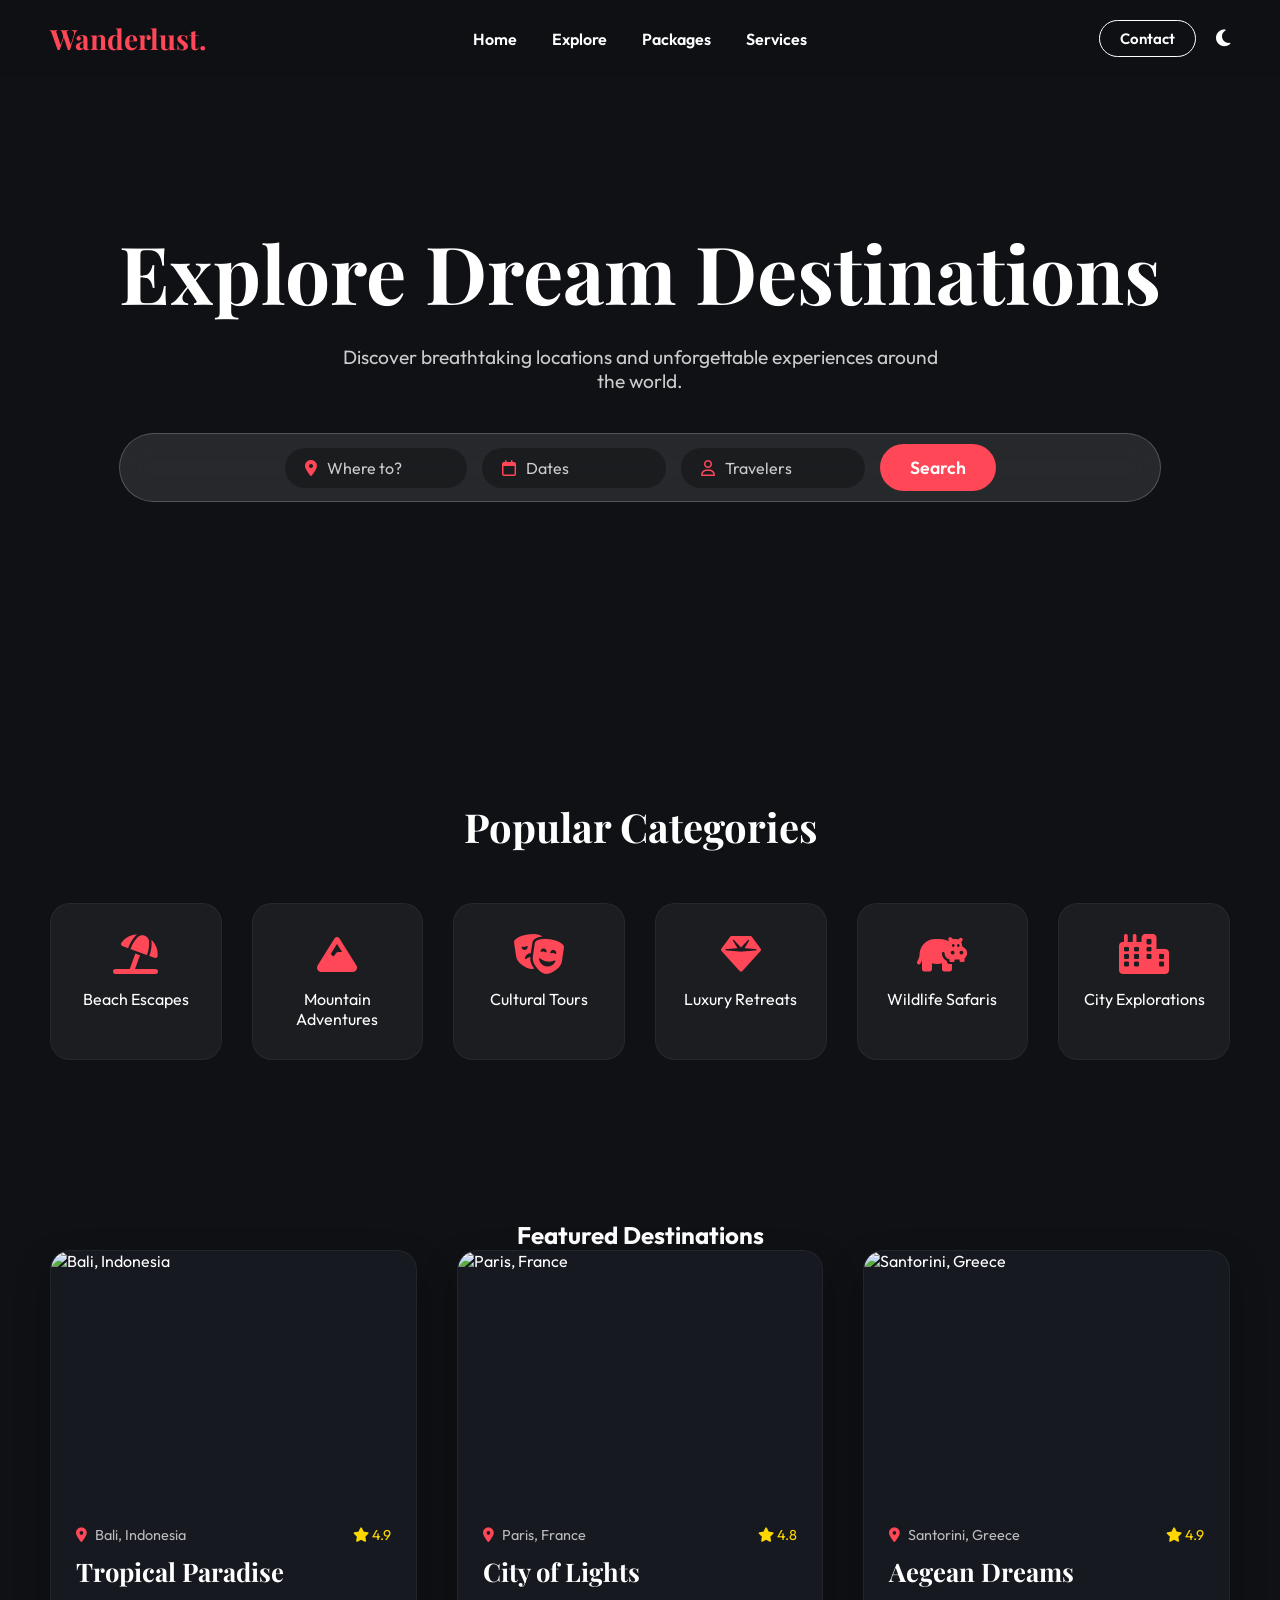
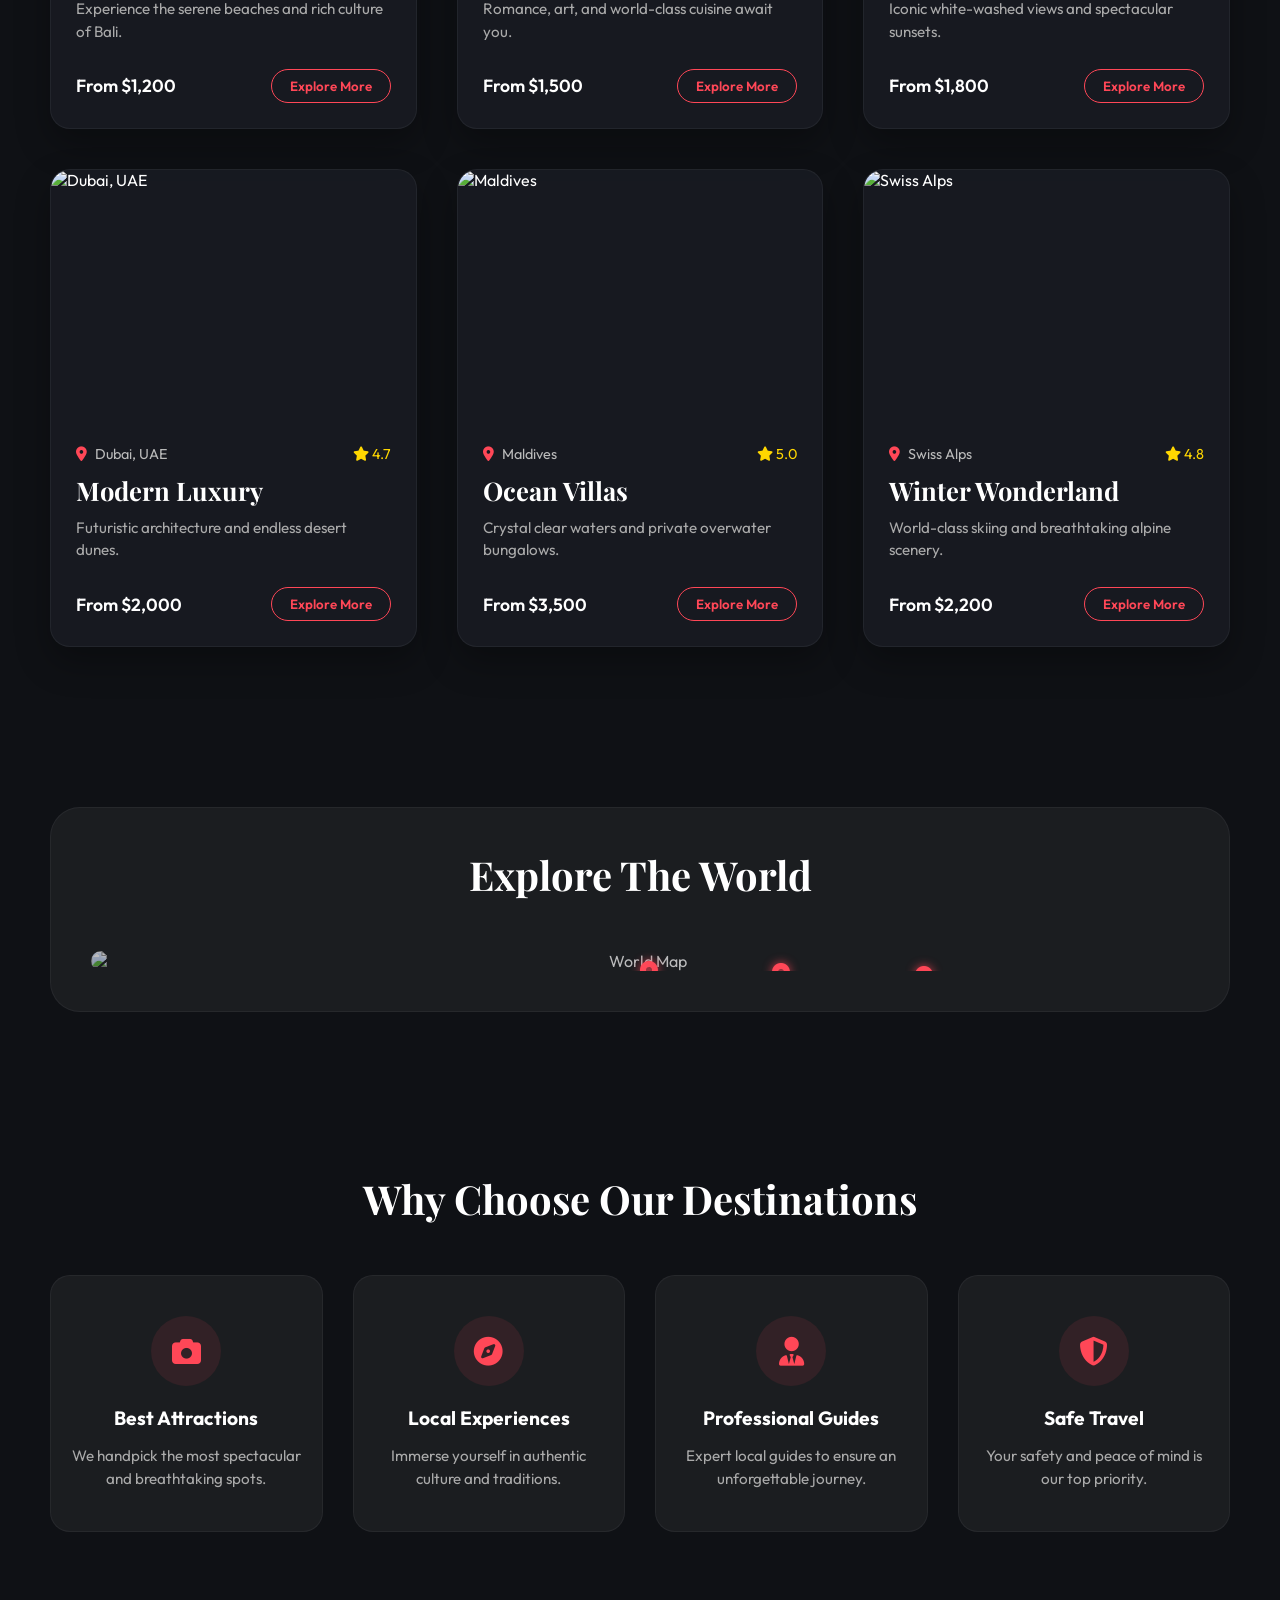
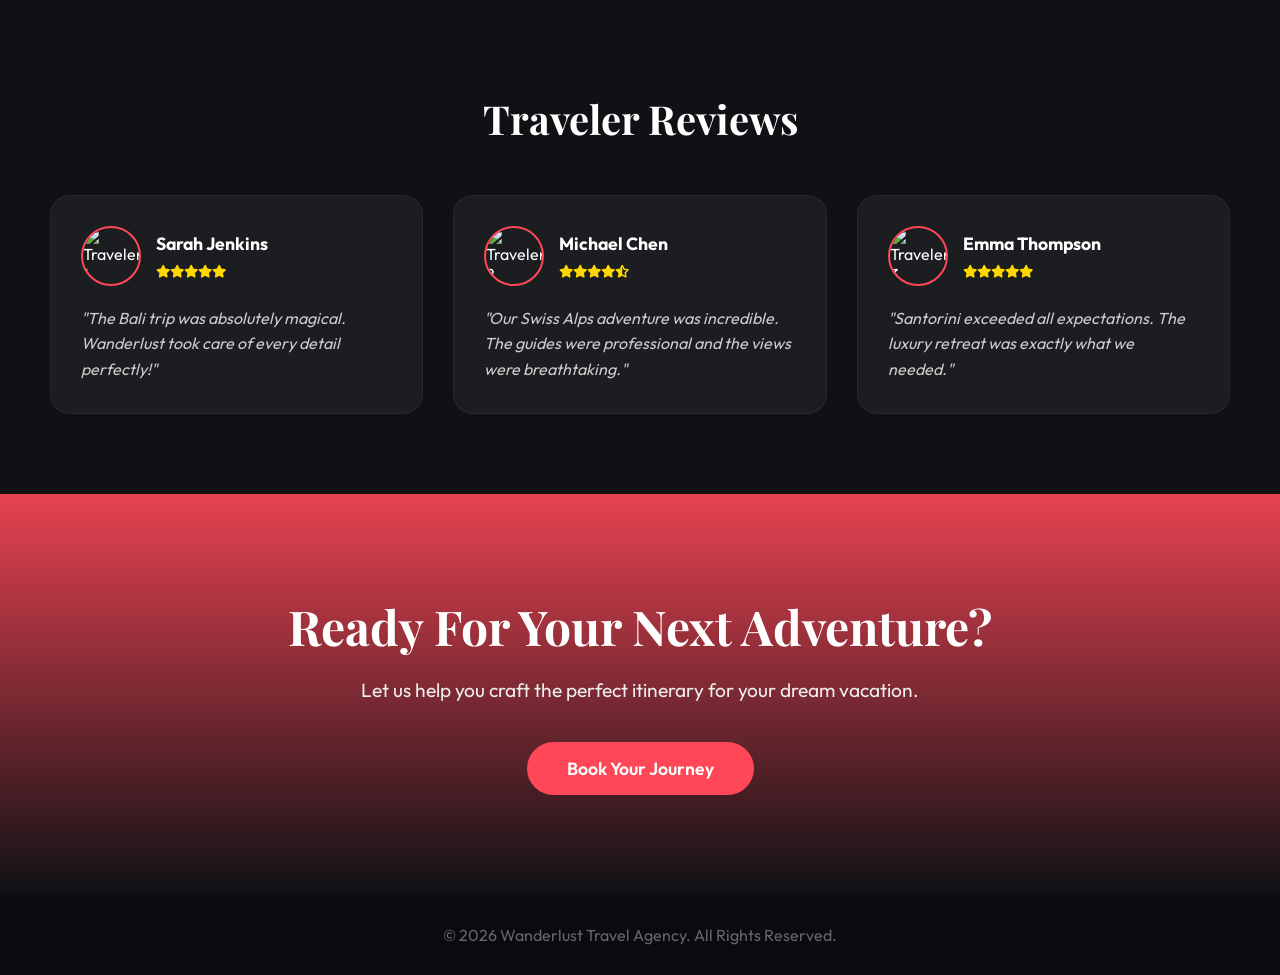
==== destinations.html @ e71af548 "first commit" ====
<!DOCTYPE html>
<html lang="en">
<head>
    <meta charset="UTF-8">
    <meta name="viewport" content="width=device-width, initial-scale=1.0">
    <title>Wanderlust - Destinations</title>
    <meta name="description" content="Explore dream destinations with Wanderlust travel agency.">
    <link rel="stylesheet" href="style.css">
    <link href="https://fonts.googleapis.com/css2?family=Outfit:wght@300;400;600;800&family=Playfair+Display:wght@700&display=swap" rel="stylesheet">
    <link rel="stylesheet" href="https://cdnjs.cloudflare.com/ajax/libs/font-awesome/6.4.0/css/all.min.css">
</head>
<body>
    <nav id="navbar">
        <div class="logo">Wanderlust.</div>
        <ul class="nav-links">
            <li><a href="index.html">Home</a></li>
            <li><a href="destinations.html" class="active">Explore</a></li>
            <li><a href="packages.html">Packages</a></li>
            <li><a href="index.html#services">Services</a></li>
        </ul>
        <div class="nav-right">
            <a href="contact.html" class="nav-contact-btn">Contact</a>
            <button id="theme-toggle" class="theme-toggle" aria-label="Toggle Dark/Light Mode">
                <i class="fa-solid fa-moon"></i>
            </button>
            <div class="burger">
                <div class="line1"></div>
                <div class="line2"></div>
                <div class="line3"></div>
            </div>
        </div>
    </nav>

    <!-- 1. Hero Section -->
    <header class="dest-hero">
        <div class="hero-content">
            <h1>Explore Dream Destinations</h1>
            <p>Discover breathtaking locations and unforgettable experiences around the world.</p>
            
            <div class="search-bar">
                <div class="search-input">
                    <i class="fa-solid fa-location-dot"></i>
                    <input type="text" placeholder="Where to?">
                </div>
                <div class="search-input">
                    <i class="fa-regular fa-calendar"></i>
                    <input type="text" placeholder="Dates">
                </div>
                <div class="search-input">
                    <i class="fa-regular fa-user"></i>
                    <input type="text" placeholder="Travelers">
                </div>
                <button class="cta-btn search-btn">Search</button>
            </div>
        </div>
    </header>

    <!-- 3. Popular Categories -->
    <section class="categories-section">
        <h2>Popular Categories</h2>
        <div class="category-grid">
            <div class="category-card"><i class="fa-solid fa-umbrella-beach"></i><p>Beach Escapes</p></div>
            <div class="category-card"><i class="fa-solid fa-mountain"></i><p>Mountain Adventures</p></div>
            <div class="category-card"><i class="fa-solid fa-masks-theater"></i><p>Cultural Tours</p></div>
            <div class="category-card"><i class="fa-solid fa-gem"></i><p>Luxury Retreats</p></div>
            <div class="category-card"><i class="fa-solid fa-hippo"></i><p>Wildlife Safaris</p></div>
            <div class="category-card"><i class="fa-solid fa-city"></i><p>City Explorations</p></div>
        </div>
    </section>

    <!-- 2. Featured Destinations Section -->
    <section class="featured-destinations">
        <h2>Featured Destinations</h2>
        <div class="featured-grid">
            <!-- Bali -->
            <div class="featured-card">
                <img src="https://images.unsplash.com/photo-1537996194471-e657df975ab4?ixlib=rb-4.0.3&auto=format&fit=crop&w=800&q=80" alt="Bali, Indonesia">
                <div class="featured-info">
                    <div class="loc-rating">
                        <span class="location"><i class="fa-solid fa-location-dot"></i> Bali, Indonesia</span>
                        <span class="rating"><i class="fa-solid fa-star"></i> 4.9</span>
                    </div>
                    <h3>Tropical Paradise</h3>
                    <p>Experience the serene beaches and rich culture of Bali.</p>
                    <div class="price-action">
                        <span class="price">From $1,200</span>
                        <button class="explore-btn">Explore More</button>
                    </div>
                </div>
            </div>
            <!-- Paris -->
            <div class="featured-card">
                <img src="https://images.unsplash.com/photo-1499856871958-5b9627545d1a?ixlib=rb-4.0.3&auto=format&fit=crop&w=800&q=80" alt="Paris, France">
                <div class="featured-info">
                    <div class="loc-rating">
                        <span class="location"><i class="fa-solid fa-location-dot"></i> Paris, France</span>
                        <span class="rating"><i class="fa-solid fa-star"></i> 4.8</span>
                    </div>
                    <h3>City of Lights</h3>
                    <p>Romance, art, and world-class cuisine await you.</p>
                    <div class="price-action">
                        <span class="price">From $1,500</span>
                        <button class="explore-btn">Explore More</button>
                    </div>
                </div>
            </div>
            <!-- Santorini -->
            <div class="featured-card">
                <img src="https://images.unsplash.com/photo-1613395877344-13d4a8e0d49e?ixlib=rb-4.0.3&auto=format&fit=crop&w=800&q=80" alt="Santorini, Greece">
                <div class="featured-info">
                    <div class="loc-rating">
                        <span class="location"><i class="fa-solid fa-location-dot"></i> Santorini, Greece</span>
                        <span class="rating"><i class="fa-solid fa-star"></i> 4.9</span>
                    </div>
                    <h3>Aegean Dreams</h3>
                    <p>Iconic white-washed views and spectacular sunsets.</p>
                    <div class="price-action">
                        <span class="price">From $1,800</span>
                        <button class="explore-btn">Explore More</button>
                    </div>
                </div>
            </div>
            <!-- Dubai -->
            <div class="featured-card">
                <img src="https://images.unsplash.com/photo-1512453979798-5ea266f8880c?ixlib=rb-4.0.3&auto=format&fit=crop&w=800&q=80" alt="Dubai, UAE">
                <div class="featured-info">
                    <div class="loc-rating">
                        <span class="location"><i class="fa-solid fa-location-dot"></i> Dubai, UAE</span>
                        <span class="rating"><i class="fa-solid fa-star"></i> 4.7</span>
                    </div>
                    <h3>Modern Luxury</h3>
                    <p>Futuristic architecture and endless desert dunes.</p>
                    <div class="price-action">
                        <span class="price">From $2,000</span>
                        <button class="explore-btn">Explore More</button>
                    </div>
                </div>
            </div>
            <!-- Maldives -->
            <div class="featured-card">
                <img src="https://images.unsplash.com/photo-1514282401047-d79a71a590e8?ixlib=rb-4.0.3&auto=format&fit=crop&w=800&q=80" alt="Maldives">
                <div class="featured-info">
                    <div class="loc-rating">
                        <span class="location"><i class="fa-solid fa-location-dot"></i> Maldives</span>
                        <span class="rating"><i class="fa-solid fa-star"></i> 5.0</span>
                    </div>
                    <h3>Ocean Villas</h3>
                    <p>Crystal clear waters and private overwater bungalows.</p>
                    <div class="price-action">
                        <span class="price">From $3,500</span>
                        <button class="explore-btn">Explore More</button>
                    </div>
                </div>
            </div>
            <!-- Swiss Alps -->
            <div class="featured-card">
                <img src="https://images.unsplash.com/photo-1531366936337-7c912a4589a7?ixlib=rb-4.0.3&auto=format&fit=crop&w=800&q=80" alt="Swiss Alps">
                <div class="featured-info">
                    <div class="loc-rating">
                        <span class="location"><i class="fa-solid fa-location-dot"></i> Swiss Alps</span>
                        <span class="rating"><i class="fa-solid fa-star"></i> 4.8</span>
                    </div>
                    <h3>Winter Wonderland</h3>
                    <p>World-class skiing and breathtaking alpine scenery.</p>
                    <div class="price-action">
                        <span class="price">From $2,200</span>
                        <button class="explore-btn">Explore More</button>
                    </div>
                </div>
            </div>
        </div>
    </section>

    <!-- 4. Interactive Map Section -->
    <section class="map-section">
        <div class="map-container">
            <h2>Explore The World</h2>
            <div class="map-graphic">
                <img src="https://images.unsplash.com/photo-1524661135-423995f22d0b?ixlib=rb-4.0.3&auto=format&fit=crop&w=1200&q=80" alt="World Map" class="world-map-img">
                <div class="map-marker m-bali"><i class="fa-solid fa-location-dot"></i></div>
                <div class="map-marker m-paris"><i class="fa-solid fa-location-dot"></i></div>
                <div class="map-marker m-dubai"><i class="fa-solid fa-location-dot"></i></div>
            </div>
        </div>
    </section>

    <!-- 5. Why Choose These Destinations -->
    <section class="features-section">
        <h2>Why Choose Our Destinations</h2>
        <div class="features-grid">
            <div class="feature-card">
                <div class="feature-icon"><i class="fa-solid fa-camera"></i></div>
                <h3>Best Attractions</h3>
                <p>We handpick the most spectacular and breathtaking spots.</p>
            </div>
            <div class="feature-card">
                <div class="feature-icon"><i class="fa-solid fa-compass"></i></div>
                <h3>Local Experiences</h3>
                <p>Immerse yourself in authentic culture and traditions.</p>
            </div>
            <div class="feature-card">
                <div class="feature-icon"><i class="fa-solid fa-user-tie"></i></div>
                <h3>Professional Guides</h3>
                <p>Expert local guides to ensure an unforgettable journey.</p>
            </div>
            <div class="feature-card">
                <div class="feature-icon"><i class="fa-solid fa-shield-halved"></i></div>
                <h3>Safe Travel</h3>
                <p>Your safety and peace of mind is our top priority.</p>
            </div>
        </div>
    </section>

    <!-- 6. Traveler Reviews -->
    <section class="reviews-section">
        <h2>Traveler Reviews</h2>
        <div class="reviews-grid">
            <div class="review-card">
                <div class="review-header">
                    <img src="https://images.unsplash.com/photo-1438761681033-6461ffad8d80?ixlib=rb-4.0.3&auto=format&fit=crop&w=200&q=80" alt="Traveler 1">
                    <div>
                        <h4>Sarah Jenkins</h4>
                        <span class="stars"><i class="fa-solid fa-star"></i><i class="fa-solid fa-star"></i><i class="fa-solid fa-star"></i><i class="fa-solid fa-star"></i><i class="fa-solid fa-star"></i></span>
                    </div>
                </div>
                <p>"The Bali trip was absolutely magical. Wanderlust took care of every detail perfectly!"</p>
            </div>
            <div class="review-card">
                <div class="review-header">
                    <img src="https://images.unsplash.com/photo-1500648767791-00dcc994a43e?ixlib=rb-4.0.3&auto=format&fit=crop&w=200&q=80" alt="Traveler 2">
                    <div>
                        <h4>Michael Chen</h4>
                        <span class="stars"><i class="fa-solid fa-star"></i><i class="fa-solid fa-star"></i><i class="fa-solid fa-star"></i><i class="fa-solid fa-star"></i><i class="fa-solid fa-star-half-stroke"></i></span>
                    </div>
                </div>
                <p>"Our Swiss Alps adventure was incredible. The guides were professional and the views were breathtaking."</p>
            </div>
            <div class="review-card">
                <div class="review-header">
                    <img src="https://images.unsplash.com/photo-1494790108377-be9c29b29330?ixlib=rb-4.0.3&auto=format&fit=crop&w=200&q=80" alt="Traveler 3">
                    <div>
                        <h4>Emma Thompson</h4>
                        <span class="stars"><i class="fa-solid fa-star"></i><i class="fa-solid fa-star"></i><i class="fa-solid fa-star"></i><i class="fa-solid fa-star"></i><i class="fa-solid fa-star"></i></span>
                    </div>
                </div>
                <p>"Santorini exceeded all expectations. The luxury retreat was exactly what we needed."</p>
            </div>
        </div>
    </section>

    <!-- 7. Call To Action Section -->
    <section class="cta-section">
        <div class="cta-content">
            <h2>Ready For Your Next Adventure?</h2>
            <p>Let us help you craft the perfect itinerary for your dream vacation.</p>
            <button class="cta-btn">Book Your Journey</button>
        </div>
    </section>

    <footer>
        <p>&copy; 2026 Wanderlust Travel Agency. All Rights Reserved.</p>
    </footer>

    <script src="script.js"></script>
</body>
</html>
---- style.css ----
:root {
    --primary-color: #ff4757;
    --text-color: #ffffff;
    --bg-color: #0f1115;
    --nav-bg: rgba(15, 17, 21, 0.8);
    --card-bg: rgba(255, 255, 255, 0.05);
}

* {
    margin: 0;
    padding: 0;
    box-sizing: border-box;
}

body {
    font-family: 'Outfit', sans-serif;
    background-color: var(--bg-color);
    color: var(--text-color);
    overflow-x: hidden;
}

/* Navbar */
nav {
    position: fixed;
    top: 0;
    width: 100%;
    display: flex;
    justify-content: space-between;
    align-items: center;
    padding: 20px 50px;
    background: var(--nav-bg);
    backdrop-filter: blur(10px);
    z-index: 1000;
    transition: all 0.3s ease;
}

nav.scrolled {
    padding: 10px 50px;
    box-shadow: 0 5px 20px rgba(0,0,0,0.5);
}

.logo {
    font-family: 'Playfair Display', serif;
    font-size: 28px;
    font-weight: 700;
    color: var(--primary-color);
    cursor: pointer;
}

.nav-links {
    display: flex;
    list-style: none;
    gap: 35px;
}

.nav-links li {
    margin: 0;
}

.nav-links a {
    color: var(--text-color);
    text-decoration: none;
    font-size: 16px;
    font-weight: 600;
    transition: color 0.3s ease;
    position: relative;
}

.nav-links a::after {
    content: '';
    position: absolute;
    bottom: -5px;
    left: 0;
    width: 0%;
    height: 2px;
    background: var(--primary-color);
    transition: width 0.3s ease;
}

.nav-links a:hover {
    color: var(--primary-color);
}

.nav-links a:hover::after {
    width: 100%;
}

.burger {
    display: none;
    cursor: pointer;
}

.burger div {
    width: 25px;
    height: 3px;
    background-color: var(--text-color);
    margin: 5px;
    transition: all 0.3s ease;
}

/* Hero Section */
.hero {
    height: 100vh;
    background: linear-gradient(rgba(15, 17, 21, 0.4), rgba(15, 17, 21, 1)), url('https://images.unsplash.com/photo-1469854523086-cc02fe5d8800?ixlib=rb-4.0.3&auto=format&fit=crop&w=1920&q=80') center/cover no-repeat;
    display: flex;
    justify-content: center;
    align-items: center;
    text-align: center;
    padding: 0 20px;
}

.hero-content h1 {
    font-family: 'Playfair Display', serif;
    font-size: 5rem;
    margin-bottom: 20px;
    animation: fadeInUp 1s ease;
}

.hero-content p {
    font-size: 1.2rem;
    margin-bottom: 40px;
    color: #ccc;
    max-width: 600px;
    margin-left: auto;
    margin-right: auto;
    animation: fadeInUp 1.2s ease;
}

.cta-btn {
    padding: 15px 40px;
    font-size: 1.1rem;
    font-family: 'Outfit', sans-serif;
    font-weight: 600;
    background: var(--primary-color);
    color: white;
    border: none;
    border-radius: 30px;
    cursor: pointer;
    transition: transform 0.3s ease, box-shadow 0.3s ease;
    animation: fadeInUp 1.4s ease;
}

.cta-btn:hover {
    transform: translateY(-3px);
    box-shadow: 0 10px 20px rgba(255, 71, 87, 0.4);
}

/* Destinations */
.destinations {
    padding: 100px 50px;
    text-align: center;
}

.destinations h2 {
    font-family: 'Playfair Display', serif;
    font-size: 3rem;
    margin-bottom: 50px;
}

.dest-grid {
    display: grid;
    grid-template-columns: repeat(auto-fit, minmax(300px, 1fr));
    gap: 30px;
}

.dest-card {
    background: var(--card-bg);
    border-radius: 20px;
    overflow: hidden;
    box-shadow: 0 15px 25px rgba(0,0,0,0.2);
    transition: transform 0.4s ease;
    cursor: pointer;
    position: relative;
}

.dest-card:hover {
    transform: translateY(-10px);
}

.dest-card img {
    width: 100%;
    height: 250px;
    object-fit: cover;
    transition: transform 0.4s ease;
}

.dest-card:hover img {
    transform: scale(1.1);
}

.card-info {
    padding: 20px;
    background: linear-gradient(to top, rgba(15,17,21,1), transparent);
    position: absolute;
    bottom: 0;
    width: 100%;
    text-align: left;
}

.card-info h3 {
    font-size: 1.5rem;
    margin-bottom: 5px;
}

.card-info p {
    color: #aaa;
    font-size: 0.9rem;
}

/* Footer */
footer {
    text-align: center;
    padding: 30px;
    background: #0a0b0e;
    color: #666;
}

/* Animations */
@keyframes fadeInUp {
    from {
        opacity: 0;
        transform: translateY(30px);
    }
    to {
        opacity: 1;
        transform: translateY(0);
    }
}

/* Responsive */
@media screen and (max-width: 768px) {
    nav {
        padding: 20px;
    }
    .nav-links {
        position: absolute;
        right: 0px;
        height: 100vh;
        top: 0;
        background: var(--nav-bg);
        backdrop-filter: blur(15px);
        display: flex;
        flex-direction: column;
        align-items: center;
        justify-content: center;
        width: 60%;
        transform: translateX(100%);
        transition: transform 0.4s ease-in;
    }
    .nav-links li {
        margin: 0;
    }
    .nav-links.nav-active {
        transform: translateX(0%);
    }
    .burger {
        display: block;
        z-index: 1001;
    }
    .hero-content h1 {
        font-size: 3rem;
    }
    .destinations {
        padding: 50px 20px;
    }
}

.toggle .line1 {
    transform: rotate(-45deg) translate(-5px, 6px);
}
.toggle .line2 {
    opacity: 0;
}
.toggle .line3 {
    transform: rotate(45deg) translate(-5px, -6px);
}

/* Destinations Page Specific Styles */
.dest-hero {
    height: 80vh;
    background: linear-gradient(rgba(15, 17, 21, 0.5), rgba(15, 17, 21, 1)), url('https://images.unsplash.com/photo-1476514525535-07fb3b4ae5f1?ixlib=rb-4.0.3&auto=format&fit=crop&w=1920&q=80') center/cover no-repeat;
    display: flex;
    justify-content: center;
    align-items: center;
    text-align: center;
    padding: 0 20px;
    margin-top: 0;
}

.search-bar {
    display: flex;
    justify-content: center;
    align-items: center;
    background: rgba(255, 255, 255, 0.1);
    backdrop-filter: blur(15px);
    border: 1px solid rgba(255, 255, 255, 0.2);
    border-radius: 50px;
    padding: 10px 20px;
    margin-top: 40px;
    gap: 15px;
    animation: fadeInUp 1.4s ease;
    flex-wrap: wrap;
}

.search-input {
    display: flex;
    align-items: center;
    background: rgba(0, 0, 0, 0.3);
    border-radius: 30px;
    padding: 10px 20px;
    gap: 10px;
}

.search-input i {
    color: var(--primary-color);
}

.search-input input {
    background: transparent;
    border: none;
    color: white;
    font-family: 'Outfit', sans-serif;
    font-size: 1rem;
    outline: none;
    width: 120px;
}

.search-input input::placeholder {
    color: #ccc;
}

.search-btn {
    padding: 12px 30px;
    animation: none;
    margin: 0;
}

/* Common Section Styles for Destinations Page */
.categories-section, .features-section, .reviews-section, .map-section, .featured-destinations {
    padding: 80px 50px;
    text-align: center;
}

.categories-section h2, .features-section h2, .reviews-section h2, .map-container h2 {
    font-family: 'Playfair Display', serif;
    font-size: 2.5rem;
    margin-bottom: 50px;
    color: white;
}

/* Categories */
.category-grid {
    display: grid;
    grid-template-columns: repeat(auto-fit, minmax(150px, 1fr));
    gap: 30px;
}

.category-card {
    background: var(--card-bg);
    border: 1px solid rgba(255, 255, 255, 0.05);
    padding: 30px 20px;
    border-radius: 20px;
    transition: all 0.3s ease;
    cursor: pointer;
}

.category-card i {
    font-size: 2.5rem;
    color: var(--primary-color);
    margin-bottom: 15px;
}

.category-card:hover {
    transform: translateY(-10px);
    background: rgba(255, 255, 255, 0.1);
    box-shadow: 0 10px 25px rgba(255, 71, 87, 0.2);
}

/* Featured Destinations Grid */
.featured-grid {
    display: grid;
    grid-template-columns: repeat(auto-fit, minmax(320px, 1fr));
    gap: 40px;
}

.featured-card {
    background: rgba(25, 28, 35, 0.8);
    border-radius: 20px;
    overflow: hidden;
    box-shadow: 0 15px 35px rgba(0,0,0,0.3);
    transition: all 0.4s ease;
    border: 1px solid rgba(255, 255, 255, 0.05);
    text-align: left;
    display: flex;
    flex-direction: column;
}

.featured-card:hover {
    transform: translateY(-10px);
    box-shadow: 0 20px 40px rgba(0,0,0,0.5);
    border-color: rgba(255, 71, 87, 0.3);
}

.featured-card img {
    width: 100%;
    height: 250px;
    object-fit: cover;
    transition: transform 0.5s ease;
}

.featured-card:hover img {
    transform: scale(1.05);
}

.featured-info {
    padding: 25px;
    flex-grow: 1;
    display: flex;
    flex-direction: column;
}

.loc-rating {
    display: flex;
    justify-content: space-between;
    font-size: 0.9rem;
    margin-bottom: 10px;
    color: #bbb;
}

.loc-rating .location i {
    color: var(--primary-color);
    margin-right: 5px;
}

.loc-rating .rating {
    color: #ffd700;
}

.featured-info h3 {
    font-family: 'Playfair Display', serif;
    font-size: 1.6rem;
    margin-bottom: 10px;
    color: white;
}

.featured-info p {
    color: #aaa;
    font-size: 0.95rem;
    margin-bottom: 25px;
    line-height: 1.5;
    flex-grow: 1;
}

.price-action {
    display: flex;
    justify-content: space-between;
    align-items: center;
    margin-top: auto;
}

.price-action .price {
    font-weight: 600;
    font-size: 1.1rem;
    color: white;
}

.explore-btn {
    background: transparent;
    color: var(--primary-color);
    border: 1px solid var(--primary-color);
    padding: 8px 18px;
    border-radius: 20px;
    font-family: 'Outfit', sans-serif;
    font-weight: 600;
    cursor: pointer;
    transition: all 0.3s ease;
}

.explore-btn:hover {
    background: var(--primary-color);
    color: white;
}

/* Features Section */
.features-grid {
    display: grid;
    grid-template-columns: repeat(auto-fit, minmax(220px, 1fr));
    gap: 30px;
}

.feature-card {
    background: var(--card-bg);
    padding: 40px 20px;
    border-radius: 20px;
    border: 1px solid rgba(255, 255, 255, 0.05);
    transition: transform 0.3s ease;
}

.feature-card:hover {
    transform: translateY(-5px);
}

.feature-icon {
    width: 70px;
    height: 70px;
    background: rgba(255, 71, 87, 0.1);
    border-radius: 50%;
    display: flex;
    align-items: center;
    justify-content: center;
    margin: 0 auto 20px;
}

.feature-icon i {
    font-size: 1.8rem;
    color: var(--primary-color);
}

.feature-card h3 {
    margin-bottom: 15px;
    font-size: 1.2rem;
}

.feature-card p {
    color: #aaa;
    font-size: 0.95rem;
    line-height: 1.5;
}

/* Map Section */
.map-container {
    background: var(--card-bg);
    border-radius: 30px;
    padding: 40px;
    border: 1px solid rgba(255, 255, 255, 0.05);
}

.map-graphic {
    position: relative;
    border-radius: 20px;
    overflow: hidden;
    max-height: 500px;
}

.world-map-img {
    width: 100%;
    height: auto;
    display: block;
    opacity: 0.7;
}

.map-marker {
    position: absolute;
    color: var(--primary-color);
    font-size: 1.5rem;
    animation: bounce 2s infinite;
    text-shadow: 0 0 10px rgba(255, 71, 87, 0.8);
}

.m-bali { top: 60%; left: 75%; }
.m-paris { top: 35%; left: 50%; }
.m-dubai { top: 45%; left: 62%; }

@keyframes bounce {
    0%, 100% { transform: translateY(0); }
    50% { transform: translateY(-10px); }
}

/* Reviews */
.reviews-grid {
    display: grid;
    grid-template-columns: repeat(auto-fit, minmax(300px, 1fr));
    gap: 30px;
}

.review-card {
    background: var(--card-bg);
    padding: 30px;
    border-radius: 20px;
    border: 1px solid rgba(255, 255, 255, 0.05);
    text-align: left;
}

.review-header {
    display: flex;
    align-items: center;
    margin-bottom: 20px;
}

.review-header img {
    width: 60px;
    height: 60px;
    border-radius: 50%;
    object-fit: cover;
    margin-right: 15px;
    border: 2px solid var(--primary-color);
}

.review-header h4 {
    font-size: 1.1rem;
    margin-bottom: 5px;
}

.stars i {
    color: #ffd700;
    font-size: 0.8rem;
}

.review-card p {
    color: #ccc;
    font-style: italic;
    line-height: 1.6;
}

/* CTA Section */
.cta-section {
    padding: 100px 20px;
    background: linear-gradient(rgba(255, 71, 87, 0.9), rgba(15, 17, 21, 0.9)), url('https://images.unsplash.com/photo-1436491865332-7a61a109cc05?ixlib=rb-4.0.3&auto=format&fit=crop&w=1920&q=80') center/cover no-repeat;
    text-align: center;
}

.cta-content {
    max-width: 800px;
    margin: 0 auto;
}

.cta-content h2 {
    font-family: 'Playfair Display', serif;
    font-size: 3rem;
    margin-bottom: 20px;
}

.cta-content p {
    font-size: 1.2rem;
    margin-bottom: 40px;
    color: #eee;
}

/* Responsive adjustments */
@media screen and (max-width: 768px) {
    .search-bar {
        flex-direction: column;
        border-radius: 20px;
    }
    .search-input {
        width: 100%;
        justify-content: center;
    }
    .search-btn {
        width: 100%;
    }
    .categories-section, .featured-destinations, .features-section, .reviews-section, .map-section {
        padding: 50px 20px;
    }
    .dest-hero {
        height: auto;
        padding-top: 120px;
        padding-bottom: 60px;
    }
    .map-container {
        padding: 20px;
    }
}

/* Packages Page Styles */
.packages-hero {
    background: linear-gradient(rgba(15, 17, 21, 0.4), rgba(15, 17, 21, 1)), url('https://images.unsplash.com/photo-1436491865332-7a61a109cc05?ixlib=rb-4.0.3&auto=format&fit=crop&w=1920&q=80') center/cover no-repeat;
}

.package-info .duration {
    color: var(--primary-color);
    font-size: 0.9rem;
    font-weight: 600;
    margin-bottom: 15px;
}

.package-info .duration i {
    margin-right: 5px;
}

.package-highlights {
    list-style: none;
    margin-bottom: 25px;
    flex-grow: 1;
}

.package-highlights li {
    color: #ccc;
    font-size: 0.9rem;
    margin-bottom: 8px;
    display: flex;
    align-items: center;
}

.package-highlights li i {
    color: #2ecc71;
    margin-right: 10px;
    font-size: 0.8rem;
}

.package-action {
    display: flex;
    justify-content: space-between;
    align-items: center;
    margin-top: auto;
    flex-wrap: wrap;
    gap: 15px;
}

.btn-group {
    display: flex;
    gap: 10px;
}

.book-btn {
    background: var(--primary-color);
    color: white;
    border: none;
    padding: 8px 18px;
    border-radius: 20px;
    font-family: 'Outfit', sans-serif;
    font-weight: 600;
    cursor: pointer;
    transition: all 0.3s ease;
    box-shadow: 0 4px 10px rgba(255, 71, 87, 0.3);
}

.book-btn:hover {
    transform: translateY(-2px);
    box-shadow: 0 6px 15px rgba(255, 71, 87, 0.5);
    background: #ff5e6d;
    color: white;
}

/* Special Offers */
.special-offers {
    padding: 80px 50px;
    text-align: center;
}

.special-offers h2 {
    font-family: 'Playfair Display', serif;
    font-size: 2.5rem;
    margin-bottom: 50px;
    color: white;
}

.offers-grid {
    display: grid;
    grid-template-columns: repeat(auto-fit, minmax(400px, 1fr));
    gap: 30px;
}

.offer-banner {
    border-radius: 20px;
    padding: 50px 30px;
    background-size: cover;
    background-position: center;
    position: relative;
    overflow: hidden;
    display: flex;
    align-items: center;
    justify-content: flex-start;
    text-align: left;
    min-height: 300px;
    box-shadow: 0 15px 35px rgba(0,0,0,0.3);
    transition: transform 0.4s ease;
}

.offer-banner:hover {
    transform: scale(1.02);
}

.offer-content {
    position: relative;
    z-index: 2;
    max-width: 80%;
}

.badge {
    background: var(--primary-color);
    color: white;
    padding: 5px 12px;
    border-radius: 20px;
    font-size: 0.8rem;
    font-weight: 600;
    text-transform: uppercase;
    letter-spacing: 1px;
    display: inline-block;
    margin-bottom: 15px;
}

.badge.flash {
    background: #e74c3c;
    animation: pulse 2s infinite;
}

@keyframes pulse {
    0% { box-shadow: 0 0 0 0 rgba(231, 76, 60, 0.7); }
    70% { box-shadow: 0 0 0 10px rgba(231, 76, 60, 0); }
    100% { box-shadow: 0 0 0 0 rgba(231, 76, 60, 0); }
}

.offer-content h3 {
    font-family: 'Playfair Display', serif;
    font-size: 2rem;
    margin-bottom: 15px;
    color: white;
}

.offer-content p {
    color: #eee;
    font-size: 1rem;
    margin-bottom: 25px;
    line-height: 1.5;
}

.offer-btn {
    background: white;
    color: var(--bg-color);
    border-color: white;
}

.offer-btn:hover {
    background: var(--primary-color);
    border-color: var(--primary-color);
    color: white;
}

@media screen and (max-width: 768px) {
    .offers-grid {
        grid-template-columns: 1fr;
    }
    .package-action {
        flex-direction: column;
        align-items: flex-start;
    }
    .btn-group {
        width: 100%;
        justify-content: space-between;
    }
}


/* --- Navbar Updates & Dark/Light Mode --- */
nav {
    display: flex;
    justify-content: space-between;
    align-items: center;
    position: fixed;
    top: 0;
    width: 100%;
    z-index: 1000;
}

.nav-links {
    position: absolute;
    left: 50%;
    transform: translateX(-50%);
    display: flex;
    gap: 35px;
}

.nav-right {
    display: flex;
    align-items: center;
    gap: 20px;
}

.nav-contact-btn {
    background: transparent;
    color: var(--text-color);
    border: 1px solid var(--text-color);
    padding: 8px 20px;
    border-radius: 20px;
    text-decoration: none;
    font-size: 15px;
    font-weight: 600;
    transition: all 0.3s ease;
}

.nav-contact-btn:hover {
    background: var(--primary-color);
    border-color: var(--primary-color);
    color: white;
}

.theme-toggle {
    background: transparent;
    border: none;
    color: var(--text-color);
    font-size: 1.2rem;
    cursor: pointer;
    transition: color 0.3s ease;
    display: flex;
    align-items: center;
    justify-content: center;
}

.theme-toggle:hover {
    color: var(--primary-color);
}

/* Light Mode Theme Variables */
body.light-mode {
    --bg-color: #f4f6f9;
    --text-color: #222222;
    --nav-bg: rgba(255, 255, 255, 0.9);
    --card-bg: #ffffff;
}

body.light-mode .nav-links a {
    color: #333;
}
body.light-mode .nav-contact-btn {
    color: #333;
    border-color: #333;
}
body.light-mode .theme-toggle {
    color: #333;
}
body.light-mode .burger div {
    background-color: #333;
}
body.light-mode .dest-card, body.light-mode .package-card, body.light-mode .review-card, body.light-mode .feature-card, body.light-mode .category-card {
    background: #ffffff;
    box-shadow: 0 10px 20px rgba(0,0,0,0.05);
    border: 1px solid #eee;
}
body.light-mode .card-info h3, body.light-mode .featured-info h3, body.light-mode .destinations h2, body.light-mode .packages-section h2, body.light-mode h2 {
    color: #222;
}
body.light-mode .card-info p, body.light-mode .featured-info p {
    color: #666;
}
body.light-mode .search-bar {
    background: rgba(255, 255, 255, 0.9);
    border: 1px solid #ddd;
}
body.light-mode .search-input {
    background: #f0f0f0;
}
body.light-mode .search-input input {
    color: #222;

body.light-mode .search-input input::placeholder {
    color: #888;
}

@media screen and (max-width: 768px) {
    .nav-links {
        left: auto;
        transform: translateX(100%);
    }
    .nav-links.nav-active {
        transform: translateX(0%);
    }
    .nav-right {
        margin-right: 40px;
    }
}

/* --- Contact Page Styles --- */
.contact-hero {
    background: linear-gradient(rgba(15, 17, 21, 0.6), rgba(15, 17, 21, 1)), url('https://images.unsplash.com/photo-1501785888041-af3ef285b470?ixlib=rb-4.0.3&auto=format&fit=crop&w=1920&q=80') center/cover no-repeat;
}

.contact-info-section {
    padding: 60px 50px 0;
}

.info-grid {
    display: grid;
    grid-template-columns: repeat(auto-fit, minmax(250px, 1fr));
    gap: 30px;
}

.info-card {
    text-align: center;
}

.info-card p {
    color: #ccc;
    line-height: 1.6;
}

.contact-form-section {
    padding: 80px 50px;
}

.contact-container {
    display: grid;
    grid-template-columns: 1fr 1fr;
    gap: 50px;
    background: var(--card-bg);
    border: 1px solid rgba(255, 255, 255, 0.05);
    border-radius: 30px;
    padding: 50px;
    box-shadow: 0 15px 35px rgba(0,0,0,0.2);
}

.form-wrapper h2, .map-wrapper h2, .faq-section h2, .support-social-section h2 {
    font-family: 'Playfair Display', serif;
    font-size: 2.2rem;
    margin-bottom: 30px;
    color: white;
}

.booking-form {
    display: flex;
    flex-direction: column;
    gap: 25px;
}

.form-row {
    display: grid;
    grid-template-columns: 1fr 1fr;
    gap: 25px;
}

.form-group {
    position: relative;
}

.form-group input, .form-group textarea {
    width: 100%;
    padding: 15px;
    background: rgba(0, 0, 0, 0.2);
    border: 1px solid rgba(255, 255, 255, 0.1);
    border-radius: 10px;
    color: white;
    font-family: 'Outfit', sans-serif;
    font-size: 1rem;
    outline: none;
    transition: all 0.3s ease;
}

.form-group textarea {
    resize: vertical;
}

.form-group input:focus, .form-group textarea:focus {
    border-color: var(--primary-color);
    background: rgba(0, 0, 0, 0.4);
}

.form-group label {
    position: absolute;
    left: 15px;
    top: 50%;
    transform: translateY(-50%);
    color: #aaa;
    pointer-events: none;
    transition: all 0.3s ease;
}

.form-group textarea + label {
    top: 20px;
}

.form-group input:focus + label,
.form-group input:not(:placeholder-shown) + label,
.form-group textarea:focus + label,
.form-group textarea:not(:placeholder-shown) + label,
.active-label {
    top: -10px;
    left: 10px;
    font-size: 0.8rem;
    background: var(--card-bg);
    padding: 0 5px;
    color: var(--primary-color);
}

/* Light mode form overrides */
body.light-mode .form-group input, body.light-mode .form-group textarea {
    background: #f9f9f9;
    border-color: #ddd;
    color: #222;
}
body.light-mode .form-group input:focus, body.light-mode .form-group textarea:focus {
    background: #fff;
    border-color: var(--primary-color);
}
body.light-mode .form-group input:focus + label,
body.light-mode .form-group input:not(:placeholder-shown) + label,
body.light-mode .form-group textarea:focus + label,
body.light-mode .form-group textarea:not(:placeholder-shown) + label,
body.light-mode .active-label {
    background: #fff;
}
body.light-mode .form-wrapper h2, body.light-mode .map-wrapper h2, body.light-mode .faq-section h2, body.light-mode .support-social-section h2 {
    color: #222;
}
body.light-mode .info-card p {
    color: #666;
}

.submit-btn {
    width: 100%;
    margin-top: 10px;
}

/* Map Wrapper */
.map-wrapper {
    display: flex;
    flex-direction: column;
}

.map-box {
    position: relative;
    flex-grow: 1;
    border-radius: 20px;
    overflow: hidden;
    min-height: 400px;
}

.map-box img {
    width: 100%;
    height: 100%;
    object-fit: cover;
    opacity: 0.8;
}

.map-overlay-info {
    position: absolute;
    bottom: 20px;
    left: 20px;
    right: 20px;
    background: rgba(15, 17, 21, 0.9);
    backdrop-filter: blur(10px);
    padding: 20px;
    border-radius: 15px;
    border: 1px solid rgba(255, 255, 255, 0.1);
}

.map-overlay-info h3 {
    color: white;
    margin-bottom: 10px;
}

.map-overlay-info p {
    color: #ccc;
    font-size: 0.9rem;
    margin-bottom: 5px;
}
.map-overlay-info p i {
    color: var(--primary-color);
    margin-right: 5px;
}

body.light-mode .map-overlay-info {
    background: rgba(255, 255, 255, 0.95);
    border-color: #ddd;
}
body.light-mode .map-overlay-info h3 {
    color: #222;
}
body.light-mode .map-overlay-info p {
    color: #666;
}

/* FAQ Section */
.faq-section {
    padding: 80px 50px;
    max-width: 900px;
    margin: 0 auto;
    text-align: center;
}

.faq-container {
    text-align: left;
    margin-top: 40px;
}

.faq-item {
    background: var(--card-bg);
    border: 1px solid rgba(255, 255, 255, 0.05);
    border-radius: 15px;
    margin-bottom: 15px;
    overflow: hidden;
}

.faq-question {
    width: 100%;
    text-align: left;
    padding: 20px 25px;
    background: transparent;
    border: none;
    color: white;
    font-family: 'Outfit', sans-serif;
    font-size: 1.1rem;
    font-weight: 600;
    cursor: pointer;
    display: flex;
    justify-content: space-between;
    align-items: center;
    transition: color 0.3s ease;
}

.faq-question:hover {
    color: var(--primary-color);
}

.faq-question i {
    transition: transform 0.3s ease;
}

.faq-item.active .faq-question i {
    transform: rotate(180deg);
    color: var(--primary-color);
}

.faq-answer {
    max-height: 0;
    overflow: hidden;
    transition: max-height 0.3s ease;
    padding: 0 25px;
}

.faq-item.active .faq-answer {
    max-height: 200px;
    padding: 0 25px 20px;
}

.faq-answer p {
    color: #ccc;
    line-height: 1.6;
}

body.light-mode .faq-question {
    color: #222;
}
body.light-mode .faq-question:hover {
    color: var(--primary-color);
}
body.light-mode .faq-answer p {
    color: #666;
}

/* Support & Social */
.support-social-section {
    padding: 80px 50px;
    display: grid;
    grid-template-columns: 1fr 1fr;
    gap: 50px;
    background: rgba(0, 0, 0, 0.2);
}

body.light-mode .support-social-section {
    background: rgba(0, 0, 0, 0.03);
}

.support-options {
    display: flex;
    flex-wrap: wrap;
    gap: 15px;
}

.support-btn {
    display: inline-block;
    padding: 12px 25px;
    background: var(--card-bg);
    border: 1px solid rgba(255, 255, 255, 0.1);
    border-radius: 30px;
    color: white;
    text-decoration: none;
    font-weight: 600;
    transition: all 0.3s ease;
}

body.light-mode .support-btn {
    color: #222;
    border-color: #ddd;
}

.support-btn i {
    margin-right: 8px;
}

.support-btn:hover {
    transform: translateY(-3px);
}

.support-btn.whatsapp:hover {
    background: #25D366;
    color: white;
    border-color: #25D366;
}

.support-btn.emergency:hover {
    background: #ff4757;
    color: white;
    border-color: #ff4757;
}

.social-icons {
    display: flex;
    gap: 15px;
}

.social-icons a {
    width: 50px;
    height: 50px;
    border-radius: 50%;
    background: var(--card-bg);
    border: 1px solid rgba(255, 255, 255, 0.1);
    display: flex;
    align-items: center;
    justify-content: center;
    color: white;
    font-size: 1.2rem;
    text-decoration: none;
    transition: all 0.3s ease;
}

body.light-mode .social-icons a {
    color: #222;
    border-color: #ddd;
}

.social-icons a:hover {
    background: var(--primary-color);
    color: white;
    border-color: var(--primary-color);
    transform: translateY(-5px);
}

@media screen and (max-width: 992px) {
    .contact-container {
        grid-template-columns: 1fr;
    }
    .support-social-section {
        grid-template-columns: 1fr;
        text-align: center;
    }
    .support-options, .social-icons {
        justify-content: center;
    }
}

@media screen and (max-width: 768px) {
    .form-row {
        grid-template-columns: 1fr;
    }
    .contact-form-section {
        padding: 50px 20px;
    }
    .contact-container {
        padding: 30px 20px;
    }
}
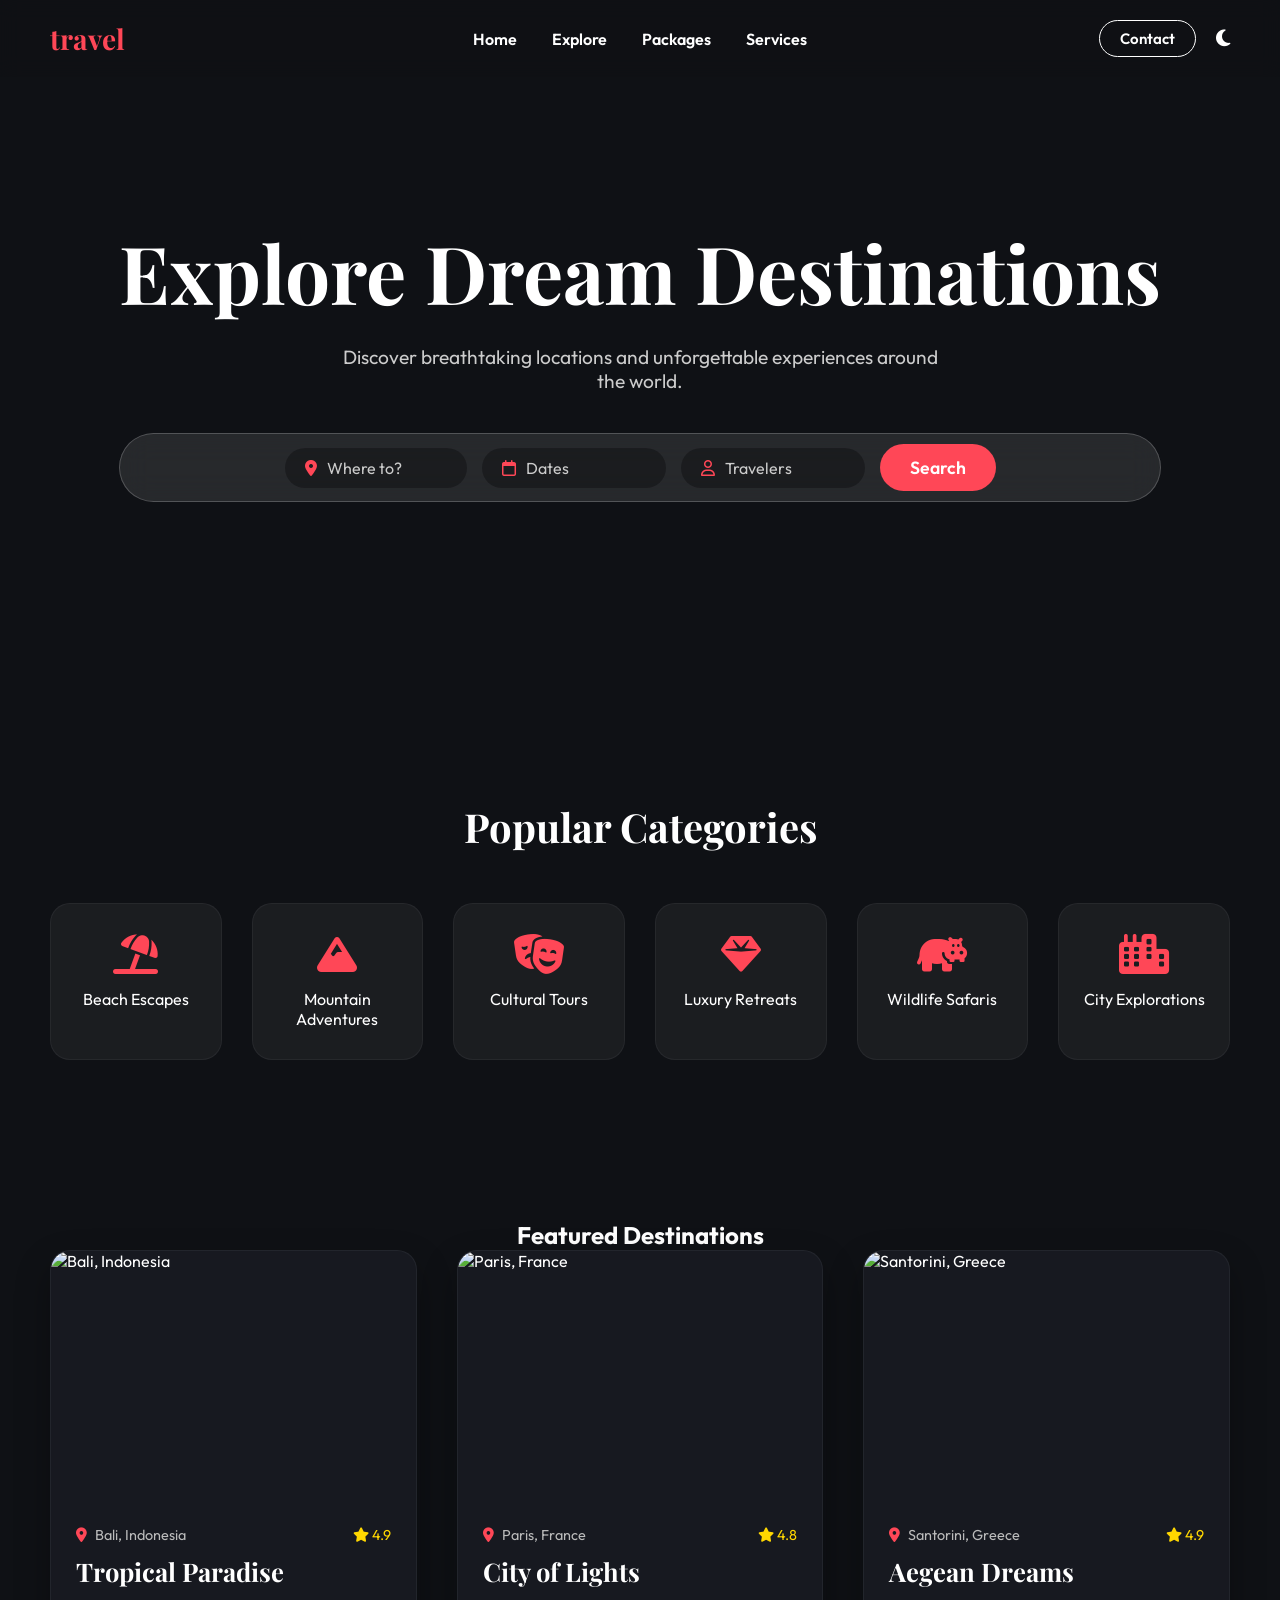
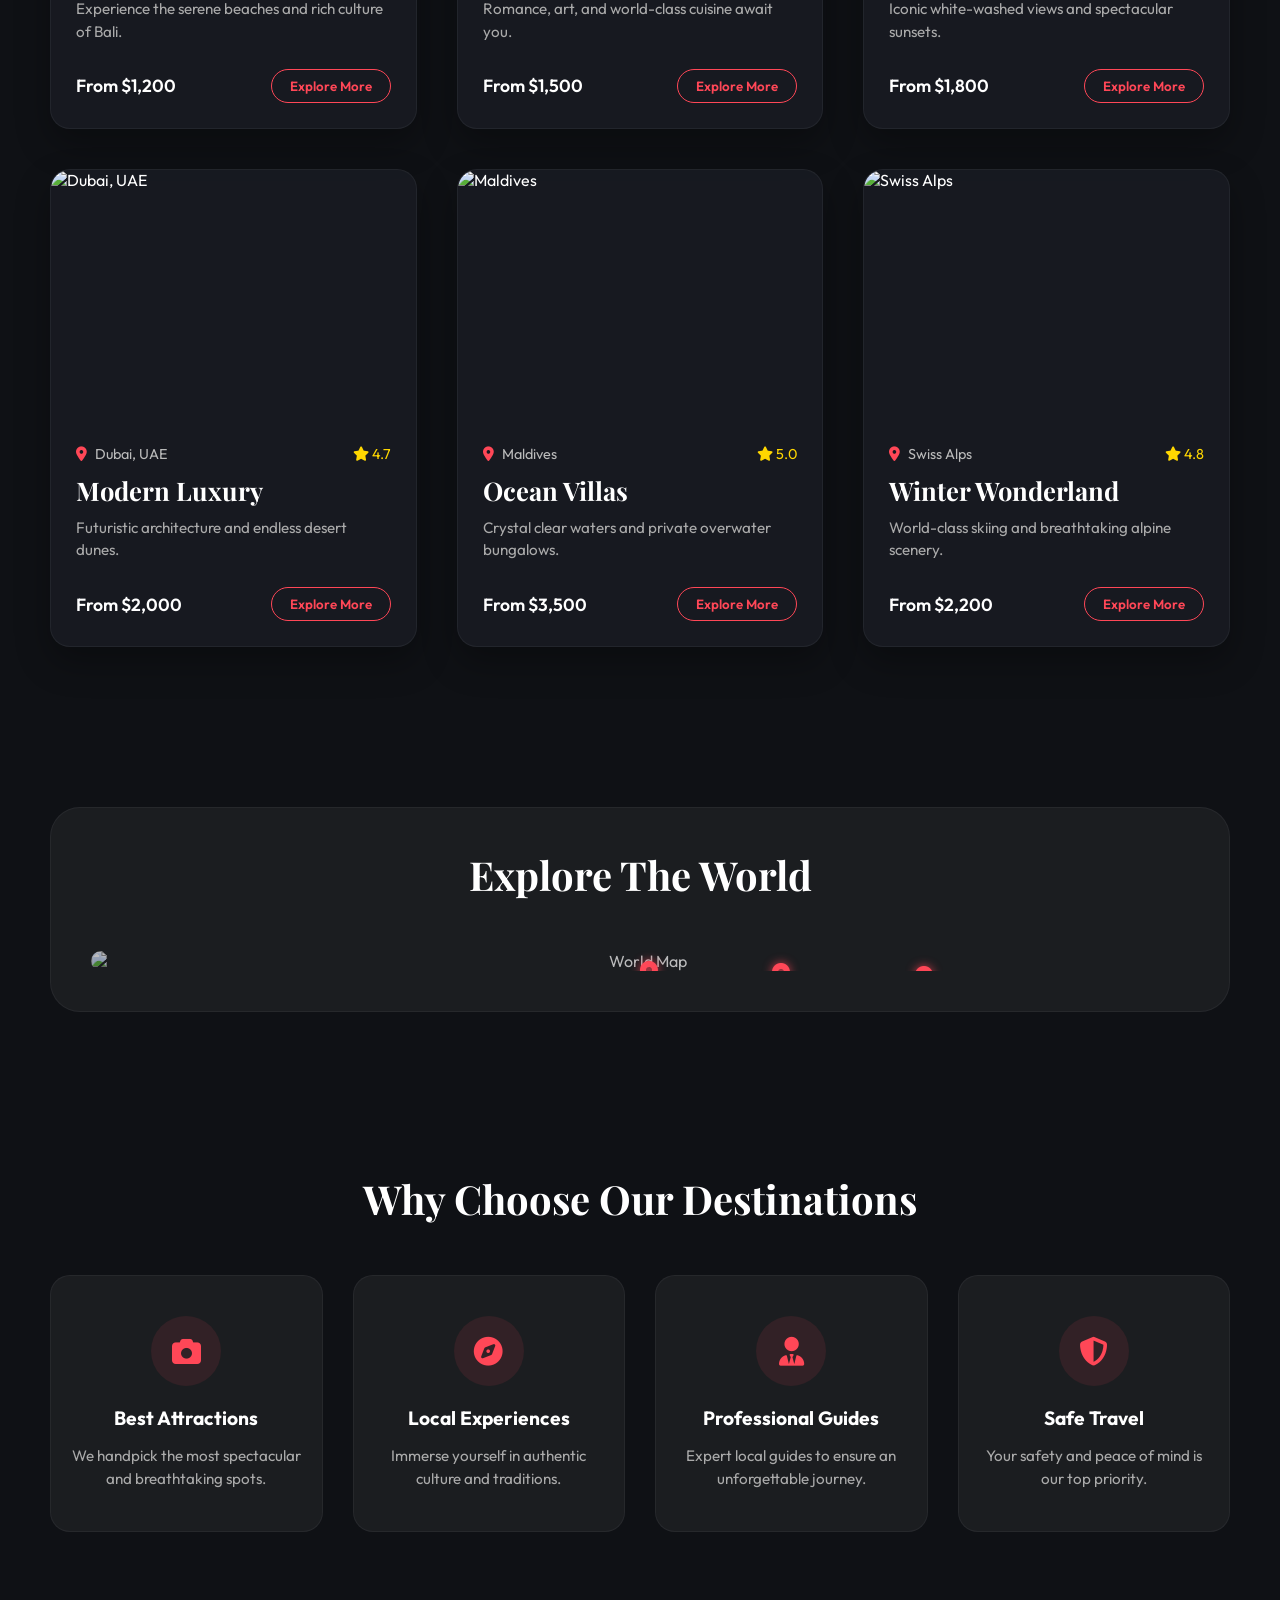
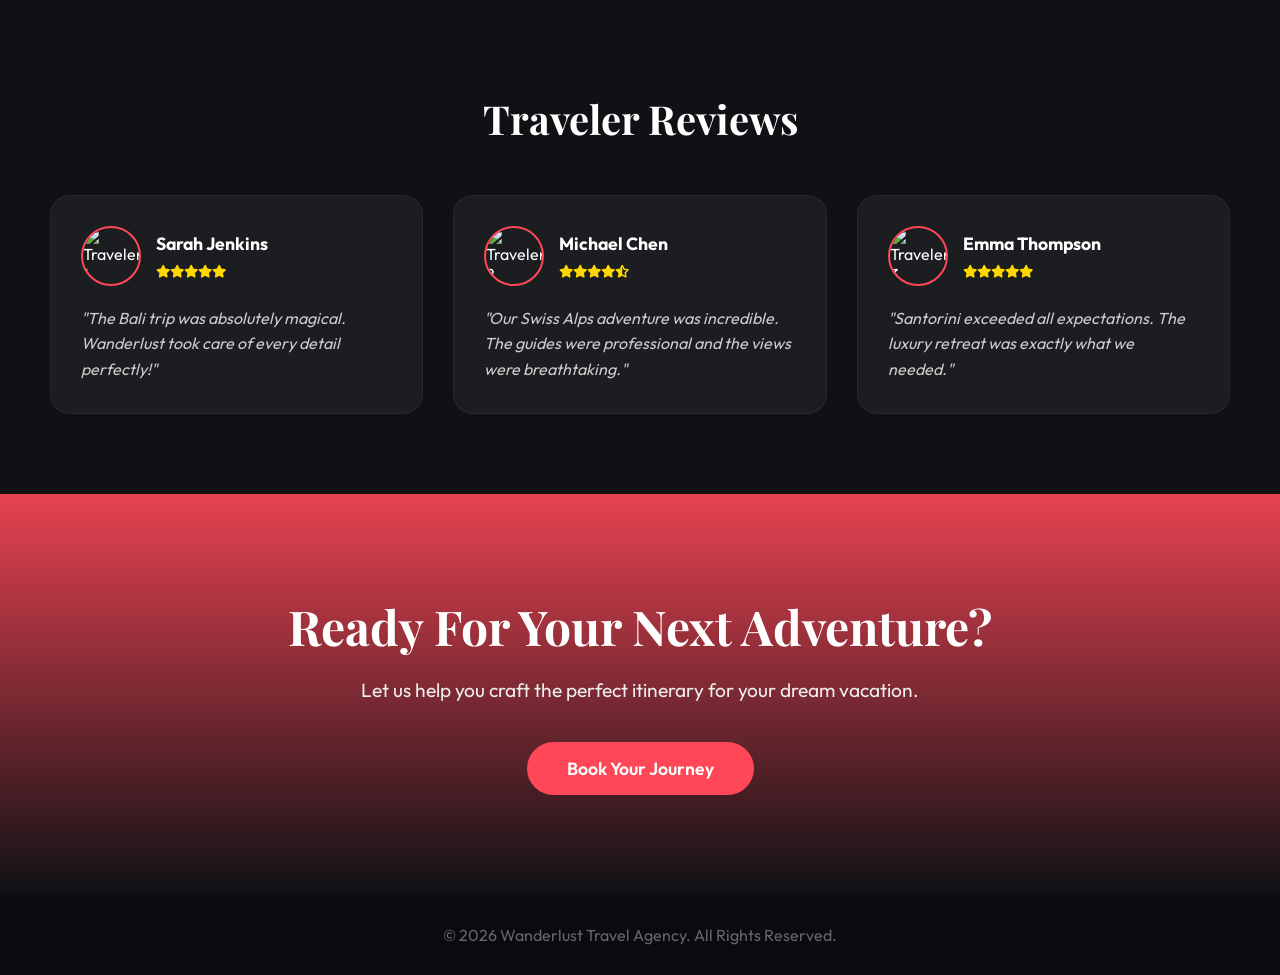
==== commit 450bbfde: "Edit destination" ====
--- a/destinations.html
+++ b/destinations.html
@@ -11,7 +11,7 @@
 </head>
 <body>
     <nav id="navbar">
-        <div class="logo">Wanderlust.</div>
+        <div class="logo">travel</div>
         <ul class="nav-links">
             <li><a href="index.html">Home</a></li>
             <li><a href="destinations.html" class="active">Explore</a></li>
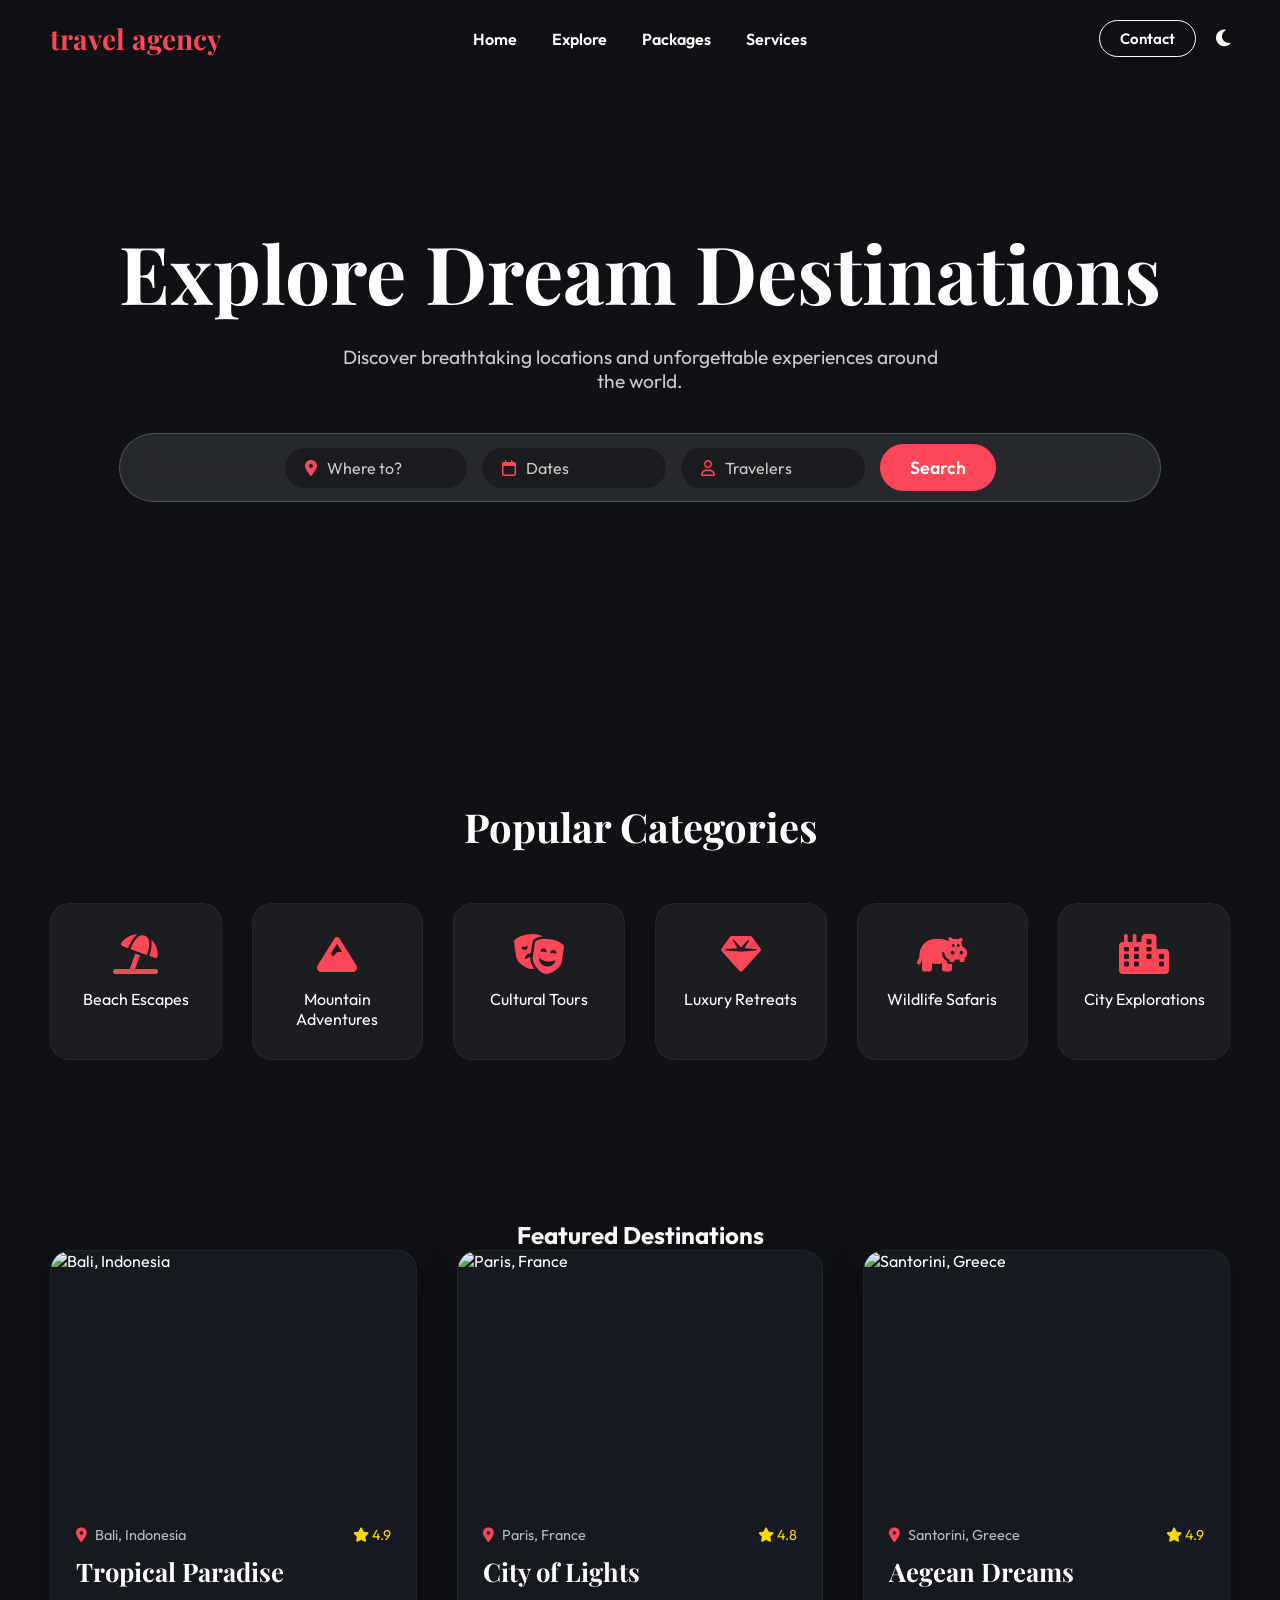
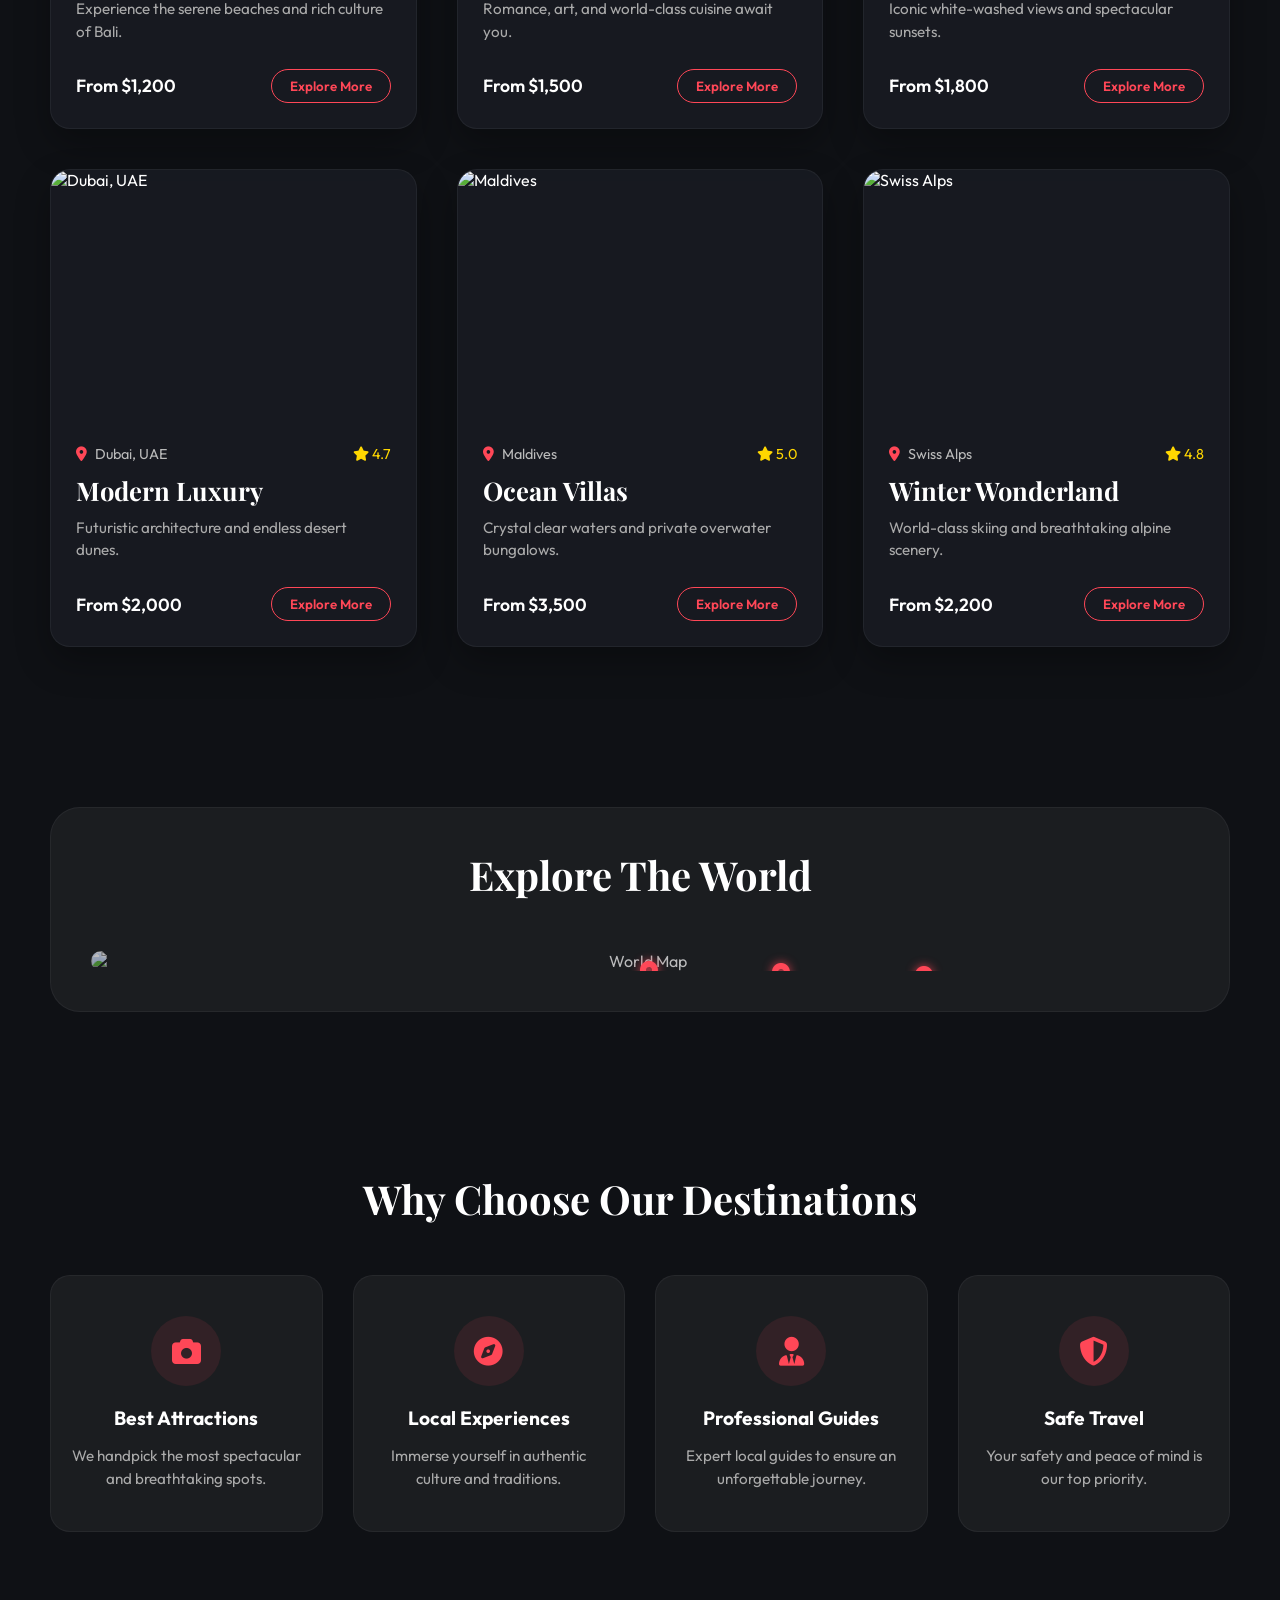
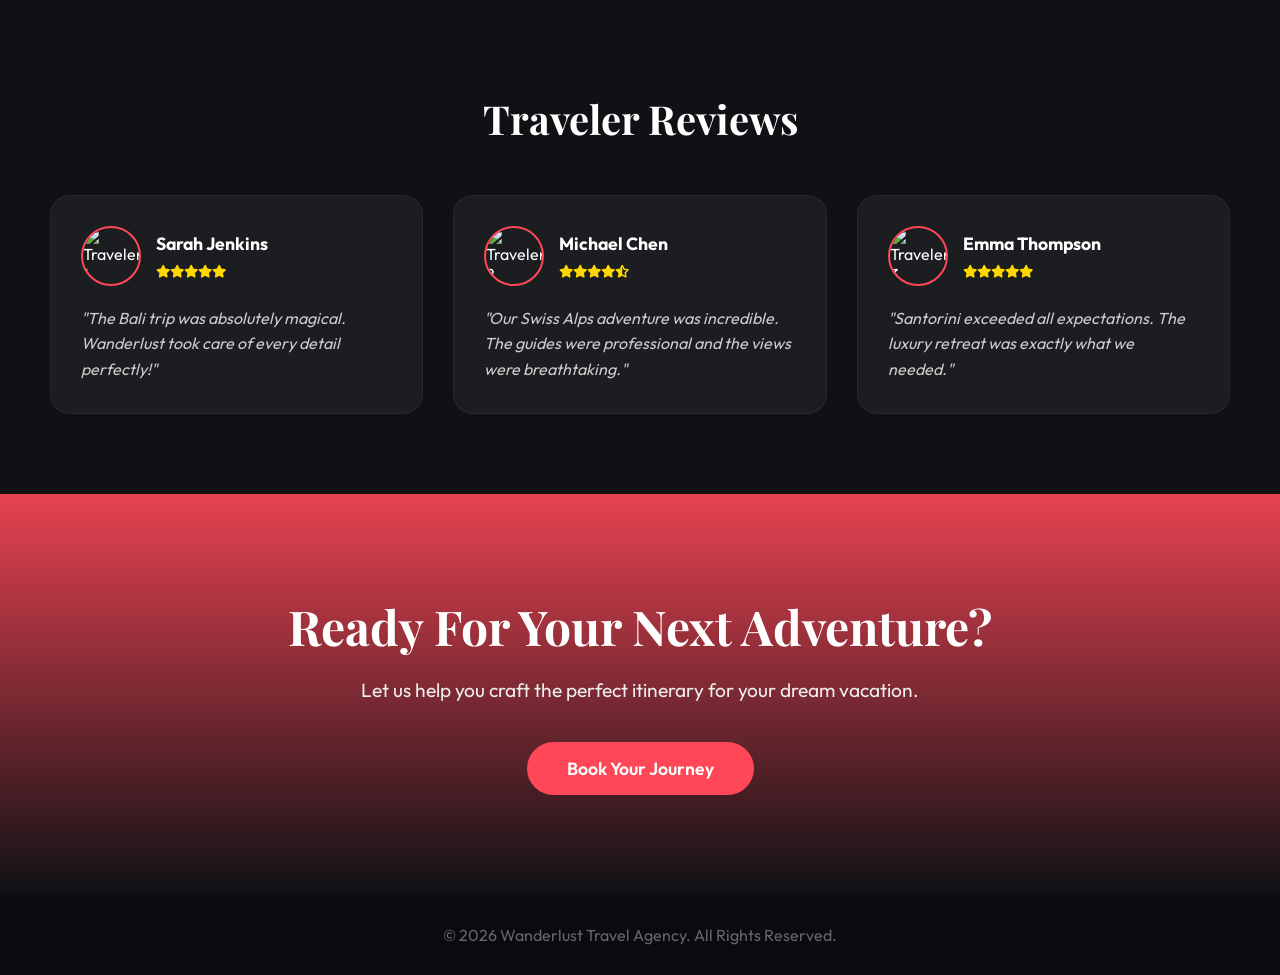
==== commit 4d667e20: "edit" ====
--- a/destinations.html
+++ b/destinations.html
@@ -11,7 +11,7 @@
 </head>
 <body>
     <nav id="navbar">
-        <div class="logo">travel</div>
+        <div class="logo">travel agency</div>
         <ul class="nav-links">
             <li><a href="index.html">Home</a></li>
             <li><a href="destinations.html" class="active">Explore</a></li>
